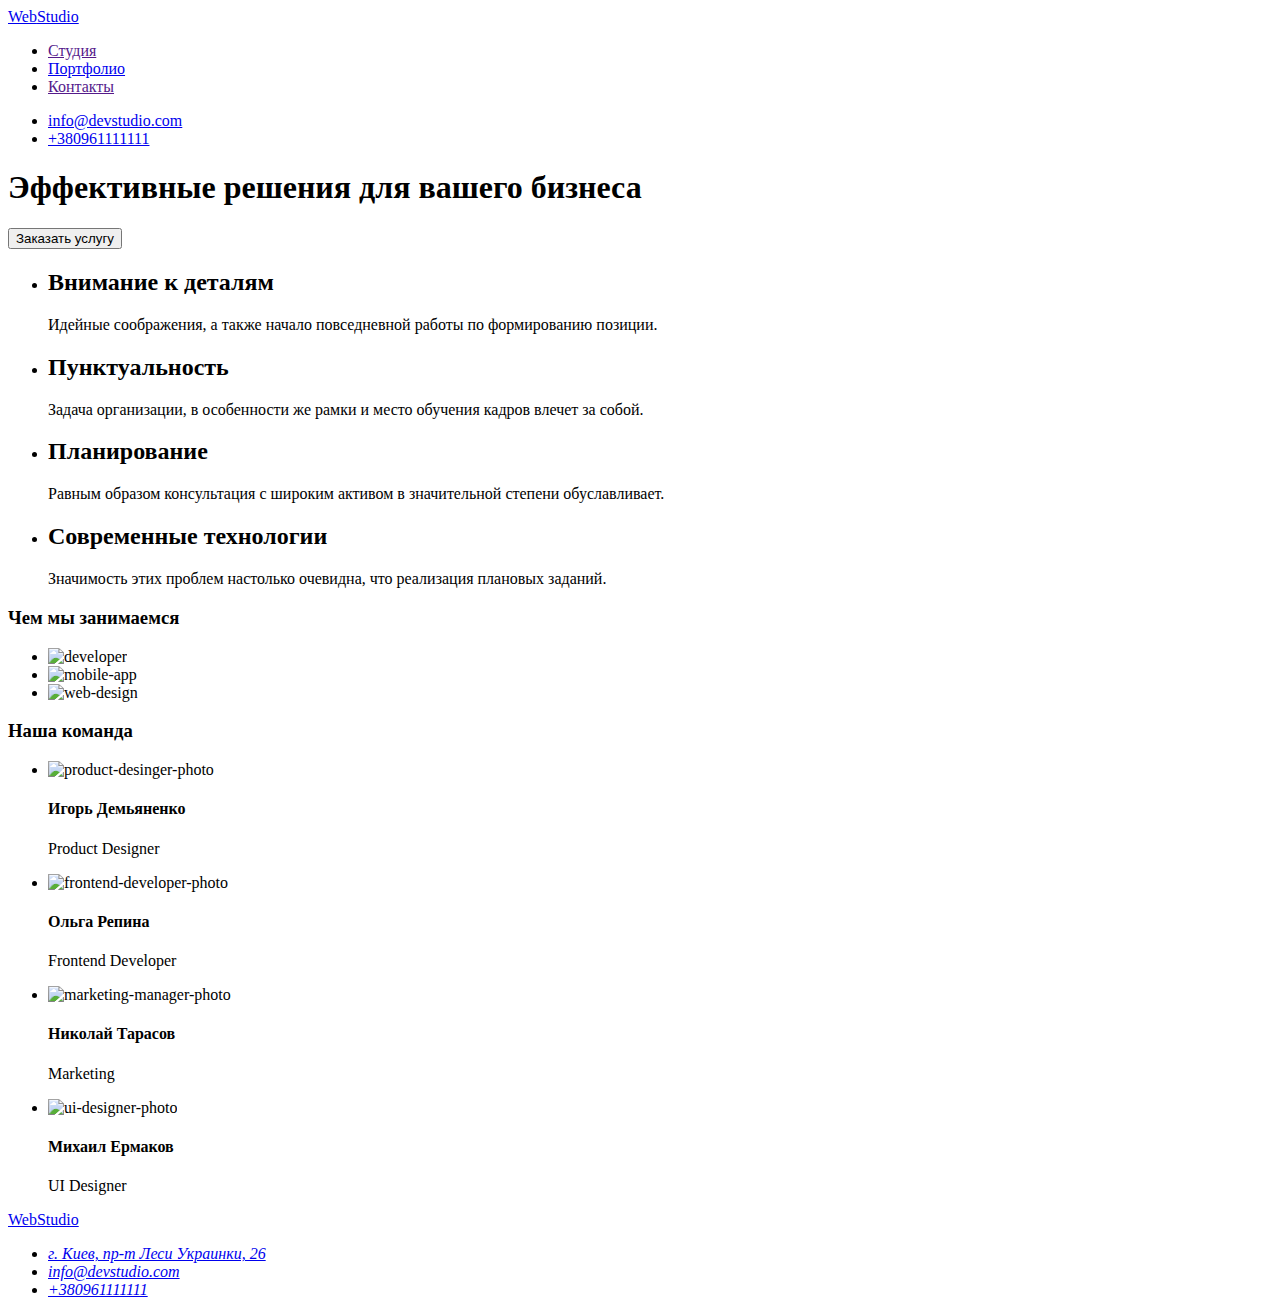
==== index.html @ fc76bcf4 "create index.html" ====
<!DOCTYPE html>
<html lang="ru">
<head>
    <meta charset="UTF-8">
    <meta http-equiv="X-UA-Compatible" content="IE=edge">
    <meta name="viewport" content="width=device-width, initial-scale=1.0">
    <title>WebStudio</title>
    <link rel="stylesheet" href="./css/styles.css">
    <link rel="preconnect" href="https://fonts.gstatic.com">
</head>
<body>
    <!-- Шапка -->
    <header>
    <nav>
    <a href="/index.html" class="logo">Web<span class="logo-part">Studio</span></a>
    <ul class="site-nav">
        <li><a href="" class="link current">Студия</a></li>
        <li><a href="./portfolio.html" class="link">Портфолио</a></li>
        <li><a href="" class="link">Контакты</a></li>
    </ul>
    </nav>
    <ul class="contacts-nav">
    <li><a href="mailto:info@devstudio.com" class="link">info@devstudio.com</a></li>
    <li><a href="tel:+380961111111" class="link">+380961111111</a></li>
    </ul>
    </header>

<main>
    <!-- Герой -->
    <section class="hero">
        <h1 class="title">Эффективные решения для вашего бизнеса</h1>
        <button type="button" class="button">Заказать услугу</button>
    </section>
    <!-- Наши преимущества -->
    <section class="benefits">
    <ul>
        <li>
            <h2 class="benefits-title">Внимание к деталям</h2>
            <p class="benefits-text">Идейные соображения, а также начало повседневной работы по формированию позиции.</p>
        </li>
        <li>
            <h2 class="benefits-title">Пунктуальность</h2>
            <p class="benefits-text">Задача организации, в особенности же рамки и место обучения кадров влечет за собой.</p>
        </li>
        <li>
            <h2 class="benefits-title">Планирование</h2>
            <p class="benefits-text">Равным образом консультация с широким активом в значительной степени обуславливает.</p>
        </li>
        <li>
            <h2 class="benefits-title">Современные технологии</h2>
            <p class="benefits-text">Значимость этих проблем настолько очевидна, что реализация плановых заданий.</p>
        </li>
    </ul>
</section>
    <!-- Чем мы занимаемся -->
<section class="work">
    <h3 class="title">Чем мы занимаемся</h3>
    <ul>
    <li>
    <img src="./images/box1.jpg" alt="developer" width="370" class="link">
    </li>
    <li>
    <img src="./images/box2.jpg" alt="mobile-app" width="370" class="link">
    </li>
    <li>
    <img src="./images/box3.jpg" alt="web-design" width="370" class="link">
    </li>
    </ul>
</section>
    <!-- Наша команда -->
<section class="team">
    <h3 class="title">Наша команда</h3>
    <ul>
    <li>
        <img src="./images/photo1.jpg" alt="product-desinger-photo" width="270">
        <h4 class="team-member">Игорь Демьяненко</h4>
        <p lang="en" class="profession">Product Designer</p>
    </li>
    <li>
        <img src="./images/photo2.jpg" alt="frontend-developer-photo" width="270">
        <h4 class="team-member">Ольга Репина</h4>
        <p lang="en" class="profession">Frontend Developer</p>
    </li>
    <li>
        <img src="./images/photo3.jpg" alt="marketing-manager-photo" width="270">
        <h4 class="team-member">Николай Тарасов</h4>
        <p lang="en" class="profession">Marketing</p>
    </li>
    <li>
        <img src="./images/photo4.jpg" alt="ui-designer-photo" width="270">
        <h4 class="team-member">Михаил Ермаков</h4>
        <p lang="en" class="profession">UI Designer</p>
    </li>
    </ul>
</section>
</main>
    <!-- Подвал -->
<footer class="footer">
    <a href="/index.html" class="logo">Web<span class="logo-part-2">Studio</span></a>
    <address class="address">
    <ul>
        <li>
            <a href="https://www.google.com.ua/maps/place/%D0%B1%D1%83%D0%BB.+%D0%9B%D0%B5%D1%81%D0%B8+%D0%A3%D0%BA%D1%80%D0%B0%D0%B8%D0%BD%D0%BA%D0%B8,+26,+%D0%9A%D0%B8%D0%B5%D0%B2,+02000/@50.4265841,30.5361971,17z/data=!3m1!4b1!4m5!3m4!1s0x40d4cf0e033ecbe9:0x57a4dffefec77da0!8m2!3d50.4265807!4d30.5383858?hl=ru" target="_blank" class="actual-address">г. Киев, пр-т Леси Украинки, 26</a>
        </li>
        <li>
            <a href="mailto:info@devstudio.com" class="contacts">info@devstudio.com</a>
        </li>
        <li>
            <a href="tel:+380961111111" class="contacts">+380961111111</a>
        </li>
    </ul>
    </address>
</footer>

</body>
</html>
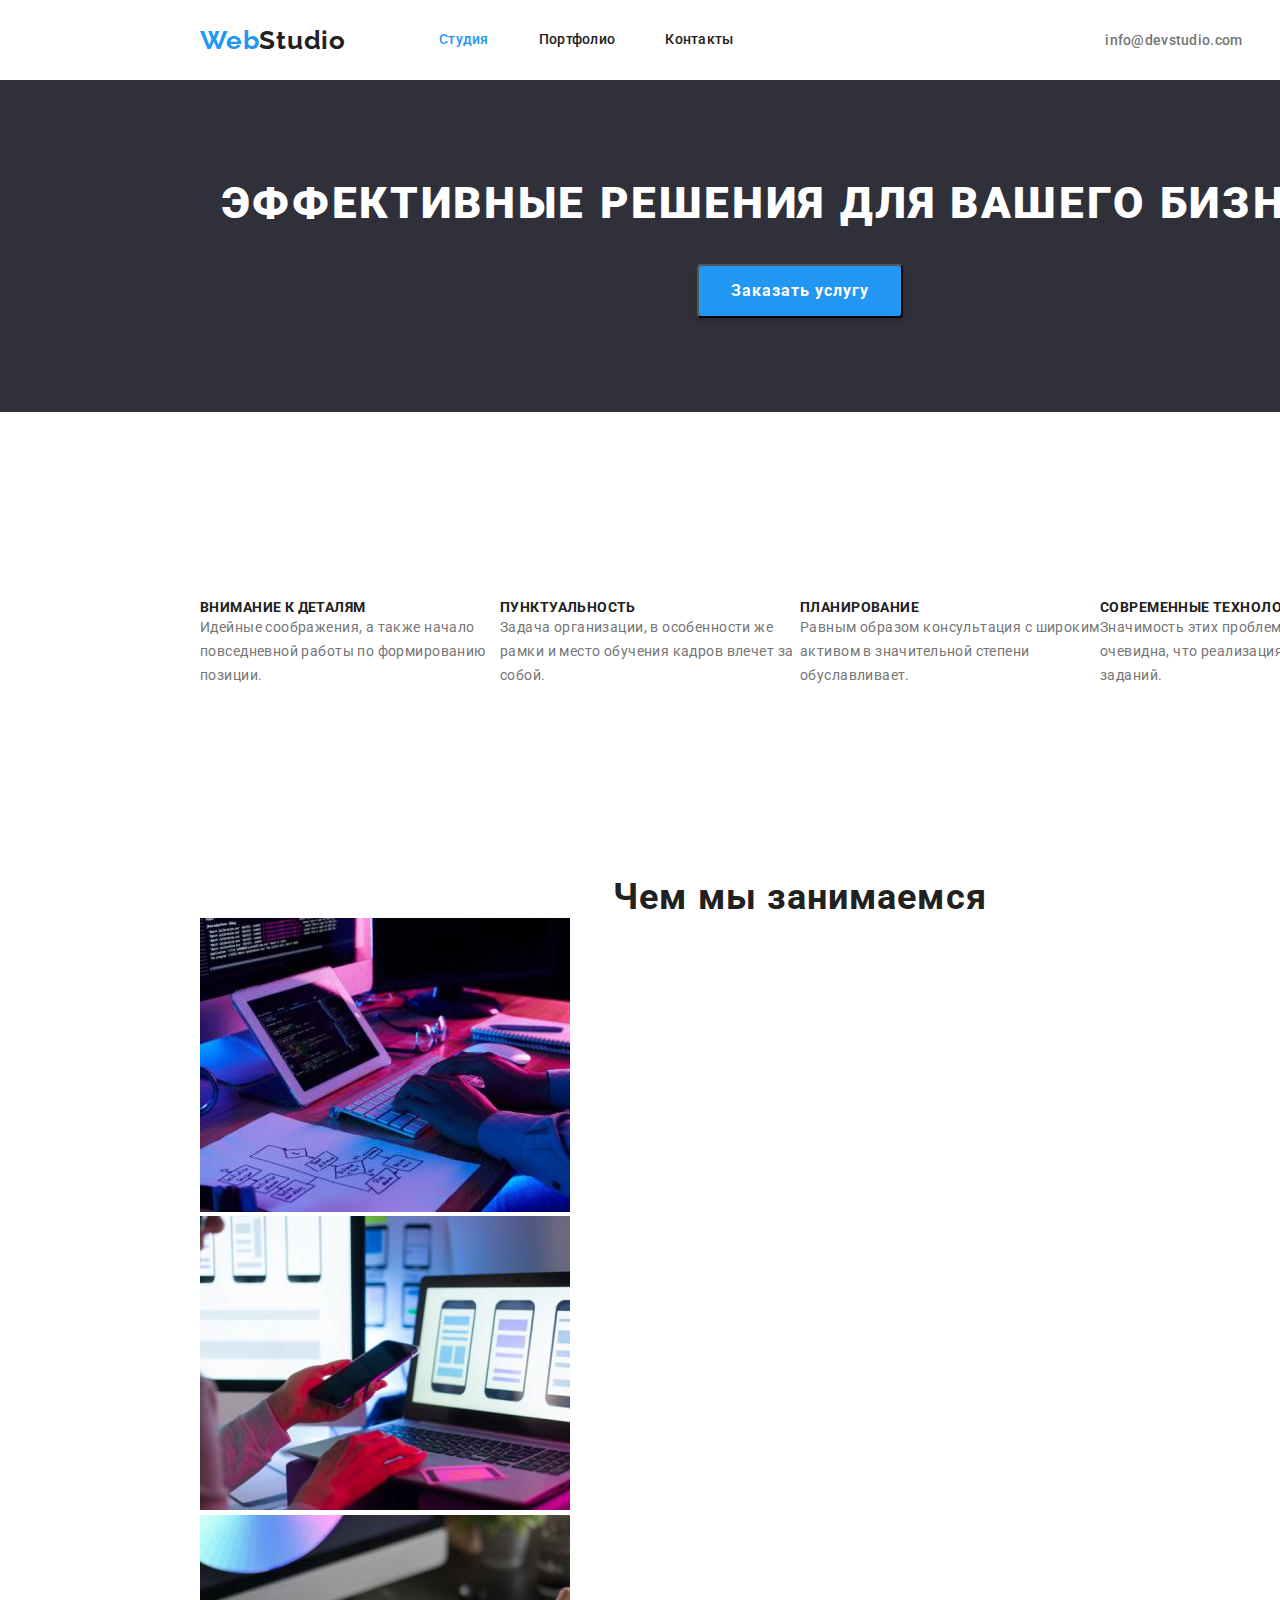
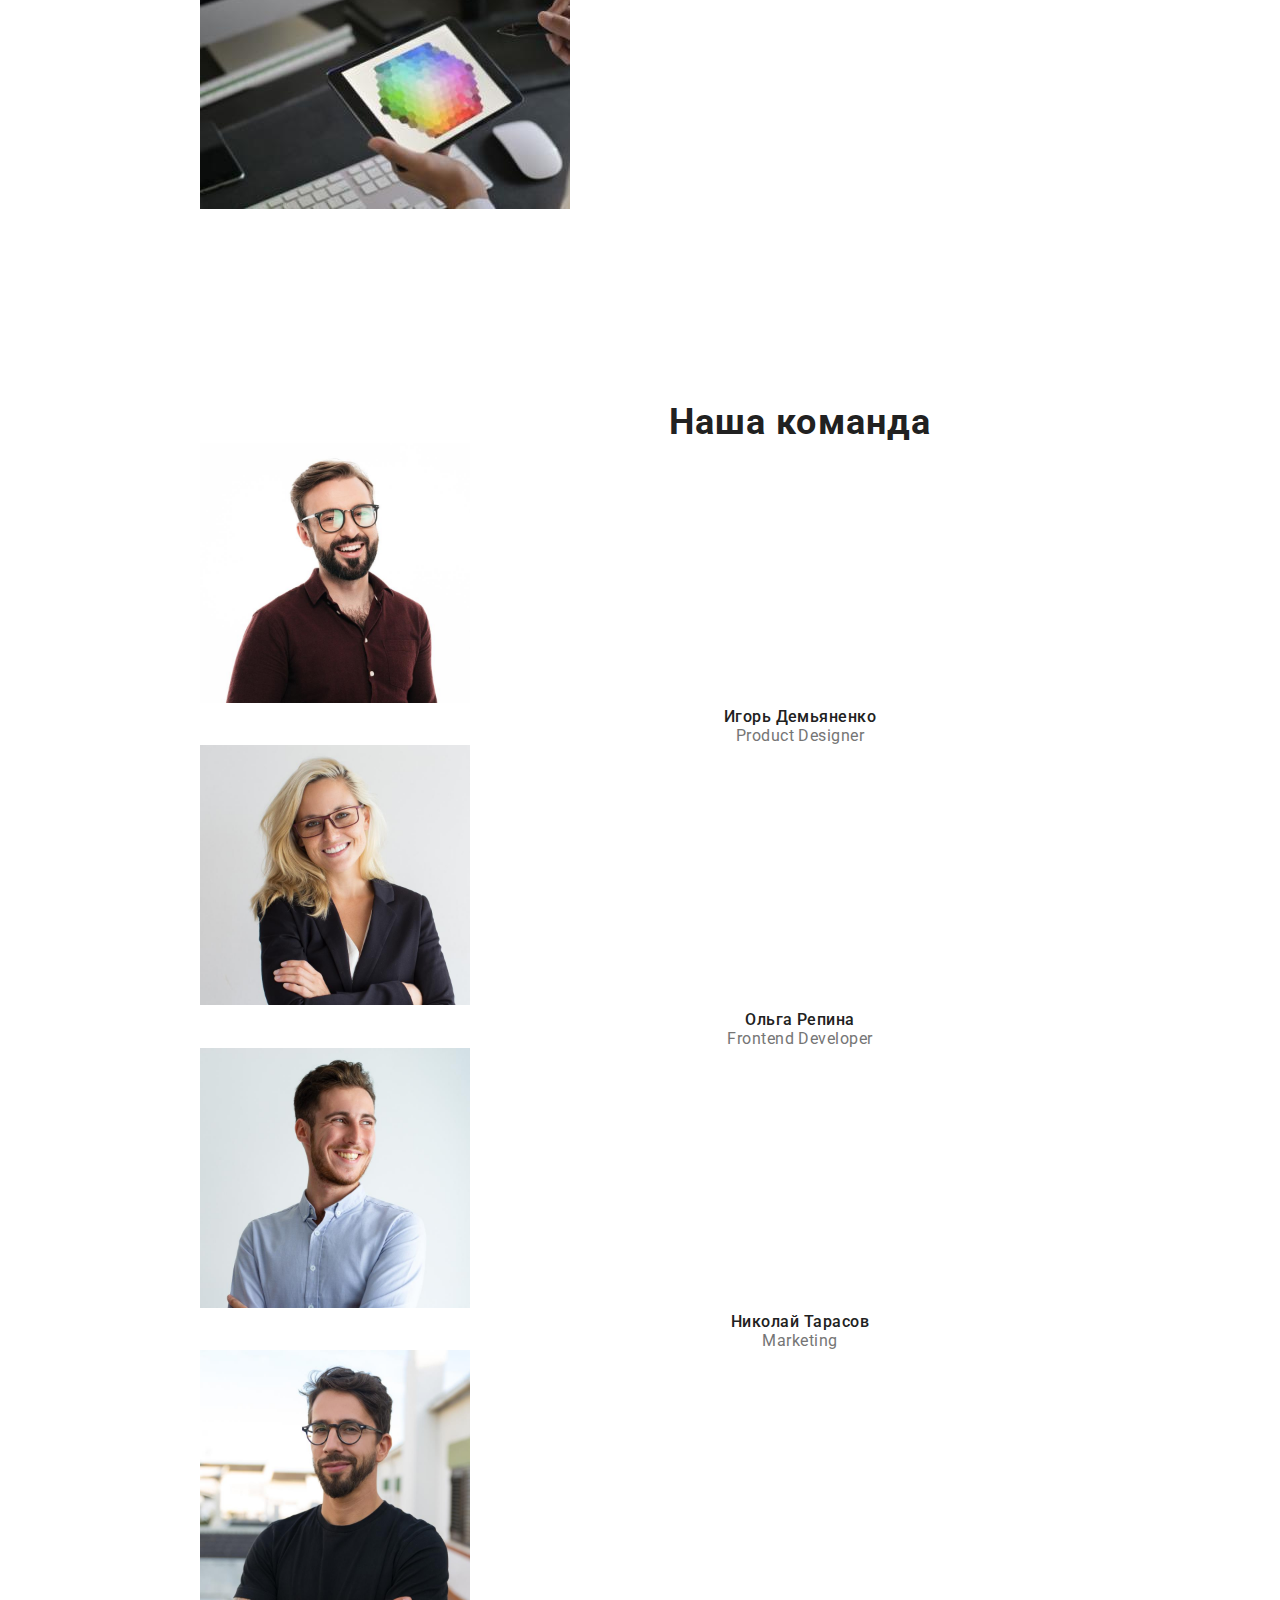
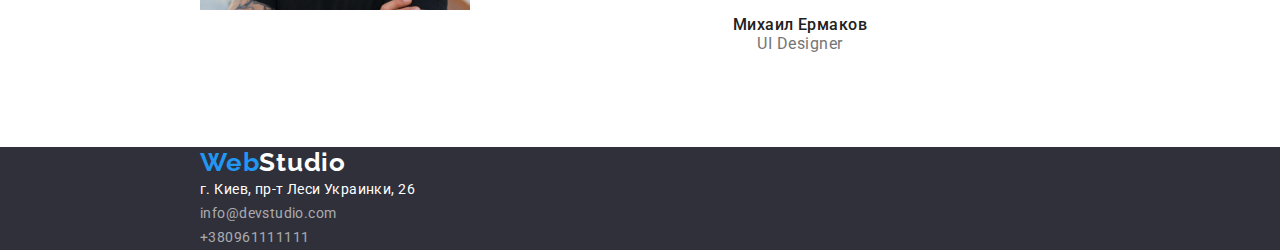
==== commit fa50a449: "update index.html" ====
--- a/index.html
+++ b/index.html
@@ -5,55 +5,67 @@
     <meta http-equiv="X-UA-Compatible" content="IE=edge">
     <meta name="viewport" content="width=device-width, initial-scale=1.0">
     <title>WebStudio</title>
+    <link rel="preconnect" href="https://fonts.googleapis.com">
+    <link rel="preconnect" href="https://fonts.gstatic.com" crossorigin>
+    <link href="https://fonts.googleapis.com/css2?family=Raleway:wght@700&family=Roboto:wght@400;500;700;900&display=swap"
+        rel="stylesheet">
+    <link rel="stylesheet" href="https://cdnjs.cloudflare.com/ajax/libs/modern-normalize/1.1.0/modern-normalize.min.css">
     <link rel="stylesheet" href="./css/styles.css">
-    <link rel="preconnect" href="https://fonts.gstatic.com">
 </head>
+
 <body>
     <!-- Шапка -->
-    <header>
-    <nav>
+    <header class="header">
+        <div class="container main-nav">
+    <nav class="main-nav">
     <a href="/index.html" class="logo">Web<span class="logo-part">Studio</span></a>
     <ul class="site-nav">
-        <li><a href="" class="link current">Студия</a></li>
-        <li><a href="./portfolio.html" class="link">Портфолио</a></li>
-        <li><a href="" class="link">Контакты</a></li>
+        <li class="item"><a href="" class="link current">Студия</a></li>
+        <li class="item"><a href="./portfolio.html" class="link">Портфолио</a></li>
+        <li class="item"><a href="" class="link">Контакты</a></li>
     </ul>
     </nav>
     <ul class="contacts-nav">
-    <li><a href="mailto:info@devstudio.com" class="link">info@devstudio.com</a></li>
-    <li><a href="tel:+380961111111" class="link">+380961111111</a></li>
+    <li class="item"><a href="mailto:info@devstudio.com" class="link">info@devstudio.com</a></li>
+    <li class="item"><a href="tel:+380961111111" class="link">+380961111111</a></li>
     </ul>
+    </div>
     </header>
 
 <main>
     <!-- Герой -->
-    <section class="hero">
+      <section class="hero section">
+        <div class="container">
         <h1 class="title">Эффективные решения для вашего бизнеса</h1>
         <button type="button" class="button">Заказать услугу</button>
+    </div>
     </section>
-    <!-- Наши преимущества -->
-    <section class="benefits">
-    <ul>
-        <li>
+       <!-- Наши преимущества -->
+    <section class="section">
+        <div class="container">
+    <ul class="benefits">
+        <li class="item">
             <h2 class="benefits-title">Внимание к деталям</h2>
             <p class="benefits-text">Идейные соображения, а также начало повседневной работы по формированию позиции.</p>
         </li>
-        <li>
+        <li class="item">
             <h2 class="benefits-title">Пунктуальность</h2>
             <p class="benefits-text">Задача организации, в особенности же рамки и место обучения кадров влечет за собой.</p>
         </li>
-        <li>
+        <li class="item">
             <h2 class="benefits-title">Планирование</h2>
             <p class="benefits-text">Равным образом консультация с широким активом в значительной степени обуславливает.</p>
         </li>
-        <li>
+        <li class="item">
             <h2 class="benefits-title">Современные технологии</h2>
             <p class="benefits-text">Значимость этих проблем настолько очевидна, что реализация плановых заданий.</p>
         </li>
     </ul>
+    </div>
 </section>
     <!-- Чем мы занимаемся -->
-<section class="work">
+<section class="work section">
+    <div class="container">
     <h3 class="title">Чем мы занимаемся</h3>
     <ul>
     <li>
@@ -66,9 +78,11 @@
     <img src="./images/box3.jpg" alt="web-design" width="370" class="link">
     </li>
     </ul>
+    </div>
 </section>
     <!-- Наша команда -->
-<section class="team">
+<section class="team section">
+    <div class="container">
     <h3 class="title">Наша команда</h3>
     <ul>
     <li>
@@ -92,10 +106,12 @@
         <p lang="en" class="profession">UI Designer</p>
     </li>
     </ul>
+    </div>
 </section>
 </main>
     <!-- Подвал -->
 <footer class="footer">
+    <div class="container">
     <a href="/index.html" class="logo">Web<span class="logo-part-2">Studio</span></a>
     <address class="address">
     <ul>
@@ -110,6 +126,7 @@
         </li>
     </ul>
     </address>
+    </div>
 </footer>
 
 </body>
--- a/css/styles.css
+++ b/css/styles.css
@@ -0,0 +1,308 @@
+:root {
+  --primary-text-color: #212121;
+  --secondary-text-color: #757575;
+  --accent-color: #2196f3;
+  --primary-white-color: #ffffff;
+  --secondary-bg-color: #2f303a;
+}
+
+html {
+  box-sizing: border-box;
+}
+*,
+*::before,
+*::after {
+  box-sizing: inherit;
+}
+body {
+  position: relative;
+  width: 1600px;
+  height: 2349px;
+  background: var(--primary-white-color);
+  font-family: Roboto, sans-serif;
+  margin: 0;
+}
+
+ul {
+  padding: 0;
+  margin: 0;
+  list-style: none;
+}
+
+.container {
+  margin-left: auto;
+  margin-right: auto;
+  width: 1230px;
+  padding-left: 15px;
+  padding-right: 15px;
+}
+
+.section {
+  padding-top: 94px;
+  padding-bottom: 94px;
+}
+
+/* ---------header------------ */
+.main-nav {
+  display: flex;
+  align-content: center;
+  align-self: center;
+  justify-content: center;
+}
+.logo {
+  align-self: center;
+  color: var(--accent-color);
+  text-decoration: none;
+  font-style: normal;
+  font-weight: 700;
+  font-size: 26px;
+  line-height: 1.19;
+  letter-spacing: 0.03em;
+  font-family: Raleway;
+}
+.logo-part {
+  color: var(--primary-text-color);
+}
+.site-nav .link {
+  display: block;
+  padding-top: 32px;
+  padding-bottom: 32px;
+  color: var(--primary-text-color);
+  font-family: Roboto;
+  font-style: normal;
+  font-weight: 500;
+  font-size: 14px;
+  line-height: 1.14;
+  letter-spacing: 0.02em;
+  text-decoration: none;
+}
+.site-nav .link:hover,
+.site-nav .link:focus {
+  color: var(--accent-color);
+}
+.site-nav .link.current {
+  color: var(--accent-color);
+}
+.site-nav {
+  display: flex;
+  margin-left: 93px;
+}
+.site-nav .item {
+  margin-right: 50px;
+}
+.site-nav .item:last-child {
+  margin-right: 0;
+}
+.contacts-nav .link {
+  color: var(--secondary-text-color);
+  font-family: Roboto;
+  font-style: normal;
+  font-weight: 500;
+  font-size: 14px;
+  line-height: 1.14;
+  letter-spacing: 0.02em;
+  text-decoration: none;
+}
+.contacts-nav .link:hover,
+.contacts-nav .link:focus {
+  color: var(--accent-color);
+}
+.contacts-nav {
+  display: flex;
+  margin-left: auto;
+  align-self: center;
+}
+.contacts-nav .item + .item {
+  margin-left: 50px;
+}
+/* ---------hero------------ */
+.hero {
+  margin-top: 0;
+  margin-bottom: 94px;
+  text-align: center;
+  background-color: var(--secondary-bg-color);
+}
+.hero .title {
+  margin-top: 0;
+  margin-bottom: 30px;
+  color: var(--primary-white-color);
+  font-family: Roboto;
+  font-style: normal;
+  font-weight: 900;
+  font-size: 44px;
+  line-height: 1.36;
+  text-align: center;
+  letter-spacing: 0.06em;
+  text-transform: uppercase;
+}
+.hero .button {
+  padding: 10px 32px;
+  margin: auto;
+  background-color: var(--accent-color);
+  color: var(--primary-white-color);
+  font-family: Roboto;
+  font-style: normal;
+  font-weight: 700;
+  font-size: 16px;
+  line-height: 1.88;
+  display: flex;
+  align-items: center;
+  text-align: center;
+  letter-spacing: 0.06em;
+  box-shadow: 0px 4px 4px rgba(0, 0, 0, 0.15);
+  border-radius: 4px;
+  cursor: pointer;
+}
+/* ---------benefits------------ */
+.benefits {
+  display: flex;
+  flex-wrap: wrap;
+}
+.benefits .item {
+  width: 300px;
+}
+.benefits-title {
+  margin-top: 0;
+  margin-bottom: 0;
+  font-family: Roboto;
+  font-style: normal;
+  font-weight: 700;
+  font-size: 14px;
+  line-height: 1.14;
+  letter-spacing: 0.03em;
+  text-transform: uppercase;
+  color: var(--primary-text-color);
+}
+.benefits-text {
+  margin-top: 0;
+  margin-bottom: 0;
+  font-family: Roboto;
+  font-style: normal;
+  font-weight: 400;
+  font-size: 14px;
+  line-height: 1.71;
+  letter-spacing: 0.03em;
+  color: var(--secondary-text-color);
+}
+/* ---------work------------ */
+.work {
+  margin-top: 0;
+  margin-bottom: 0;
+}
+.work .title,
+.team .title {
+  margin-top: 0;
+  margin-bottom: 0;
+  font-family: Roboto;
+  font-style: normal;
+  font-weight: 700;
+  font-size: 36px;
+  line-height: 1.17;
+  text-align: center;
+  letter-spacing: 0.03em;
+  color: var(--primary-text-color);
+}
+/* ---------team------------ */
+.team .team-member {
+  margin-top: 0;
+  margin-bottom: 0;
+  font-family: Roboto;
+  font-style: normal;
+  font-weight: 500;
+  font-size: 16px;
+  line-height: 1.19;
+  text-align: center;
+  letter-spacing: 0.03em;
+  color: var(--primary-text-color);
+}
+.team .profession {
+  margin-top: 0;
+  margin-bottom: 0;
+  font-family: Roboto;
+  font-style: normal;
+  font-weight: 400;
+  font-size: 16px;
+  line-height: 1.19;
+  text-align: center;
+  letter-spacing: 0.03em;
+  color: var(--secondary-text-color);
+}
+/* ---------footer------------ */
+.footer {
+  background-color: var(--secondary-bg-color);
+}
+.logo-part-2 {
+  color: var(--primary-white-color);
+}
+.address .actual-address {
+  font-family: Roboto;
+  font-style: normal;
+  font-weight: 400;
+  font-size: 14px;
+  line-height: 1.71;
+  letter-spacing: 0.03em;
+  color: var(--primary-white-color);
+  text-decoration: none;
+}
+.address .contacts {
+  font-family: Roboto;
+  font-style: normal;
+  font-weight: 400;
+  font-size: 14px;
+  line-height: 1.71;
+  letter-spacing: 0.03em;
+  color: rgba(255, 255, 255, 0.6);
+  text-decoration: none;
+}
+.address .contacts:hover,
+.address .contacts:focus {
+  color: var(--accent-color);
+}
+/* ---------portfolio------------ */
+/* ---------portfolio buttons------------ */
+.button {
+  font-family: Roboto;
+  font-style: normal;
+  font-weight: 500;
+  font-size: 16px;
+  line-height: 1.63;
+  text-align: center;
+  letter-spacing: 0.03em;
+  color: var(--primary-text-color);
+  background: #f5f4fa;
+  border-radius: 4px;
+  cursor: pointer;
+}
+.button:hover,
+.button:focus {
+  background-color: var(--accent-color);
+  color: var(--primary-white-color);
+}
+/* ---------portfolio gallery------------ */
+.gallery {
+  border-bottom-width: 1px;
+  border-bottom-style: solid;
+  border-bottom-color: #eeeeee;
+}
+.gallery .title {
+  margin-top: 0;
+  margin-bottom: 0;
+  font-family: Roboto;
+  font-style: normal;
+  font-weight: 700;
+  font-size: 18px;
+  line-height: 2;
+  letter-spacing: 0.06em;
+  color: var(--primary-text-color);
+}
+.gallery .text {
+  margin-top: 0;
+  margin-bottom: 0;
+  font-family: Roboto;
+  font-style: normal;
+  font-weight: 400;
+  font-size: 16px;
+  line-height: 1.88;
+  letter-spacing: 0.03em;
+  color: var(--secondary-text-color);
+}
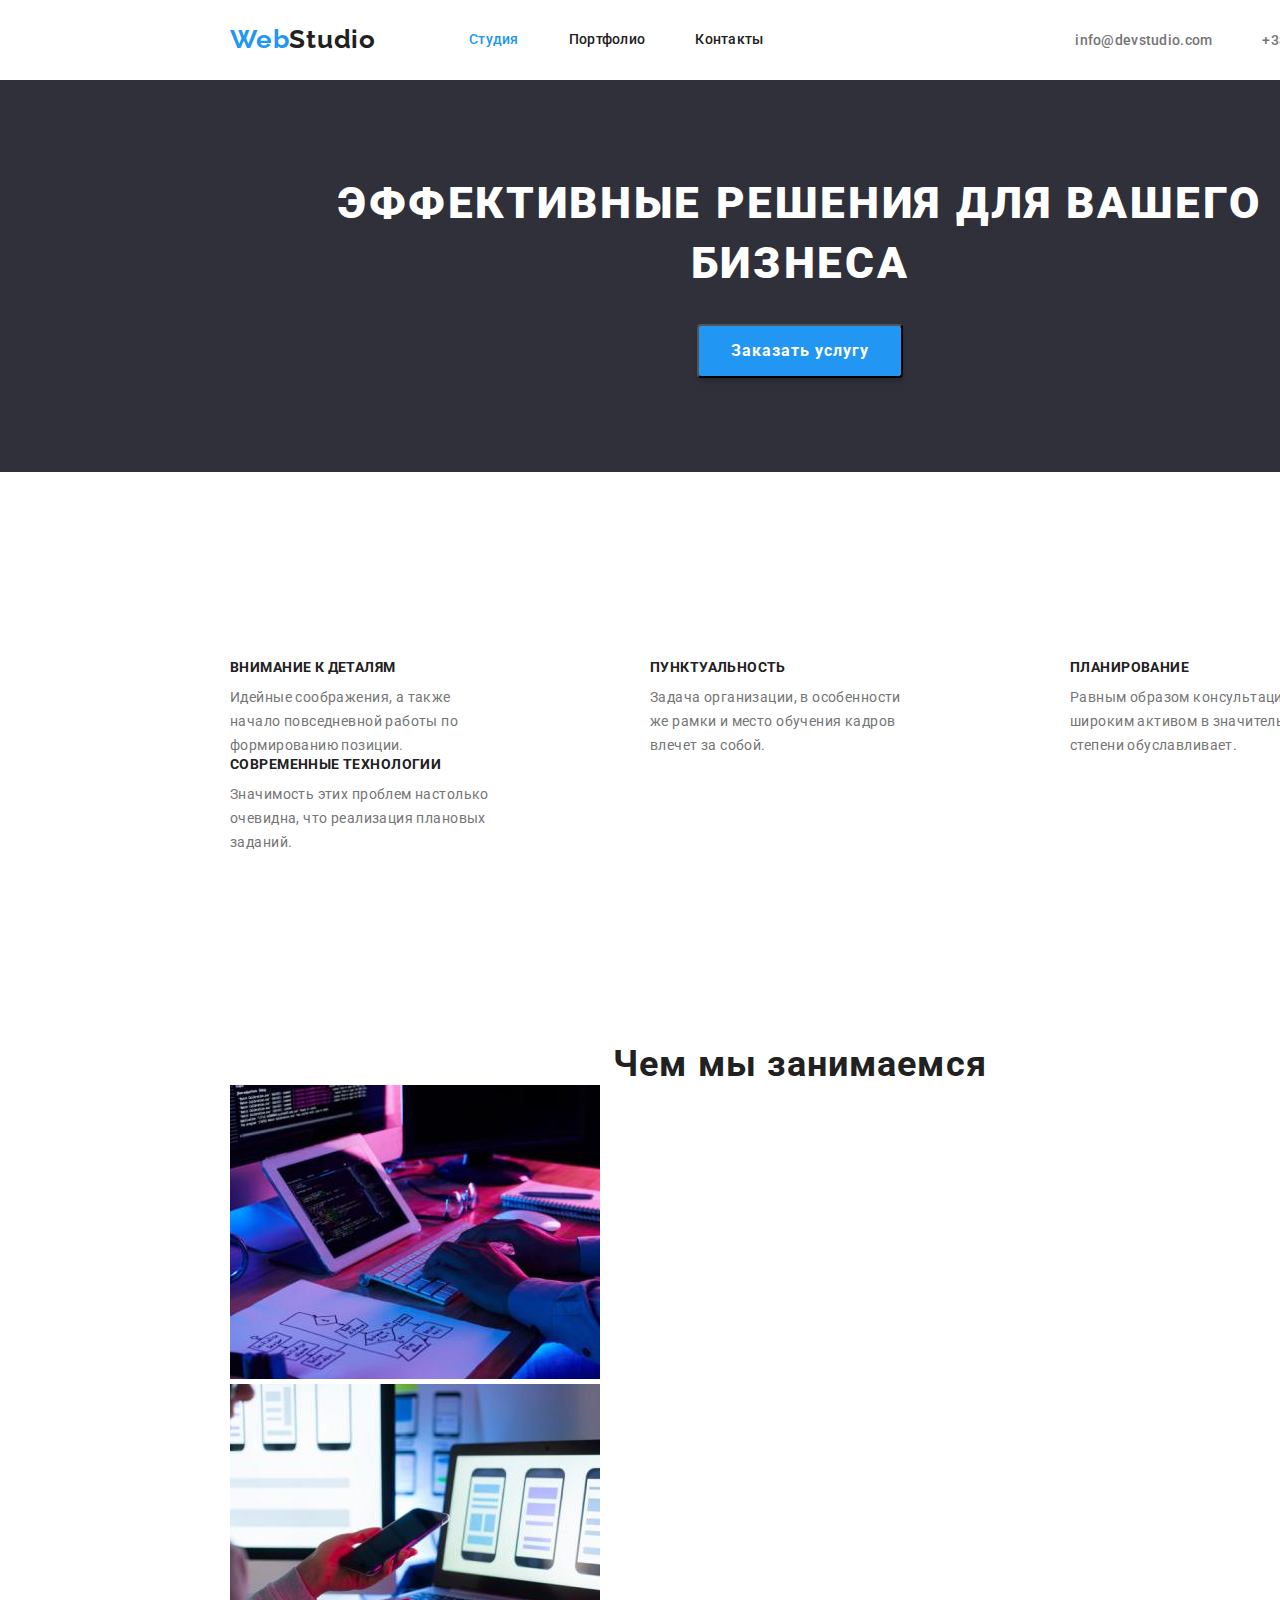
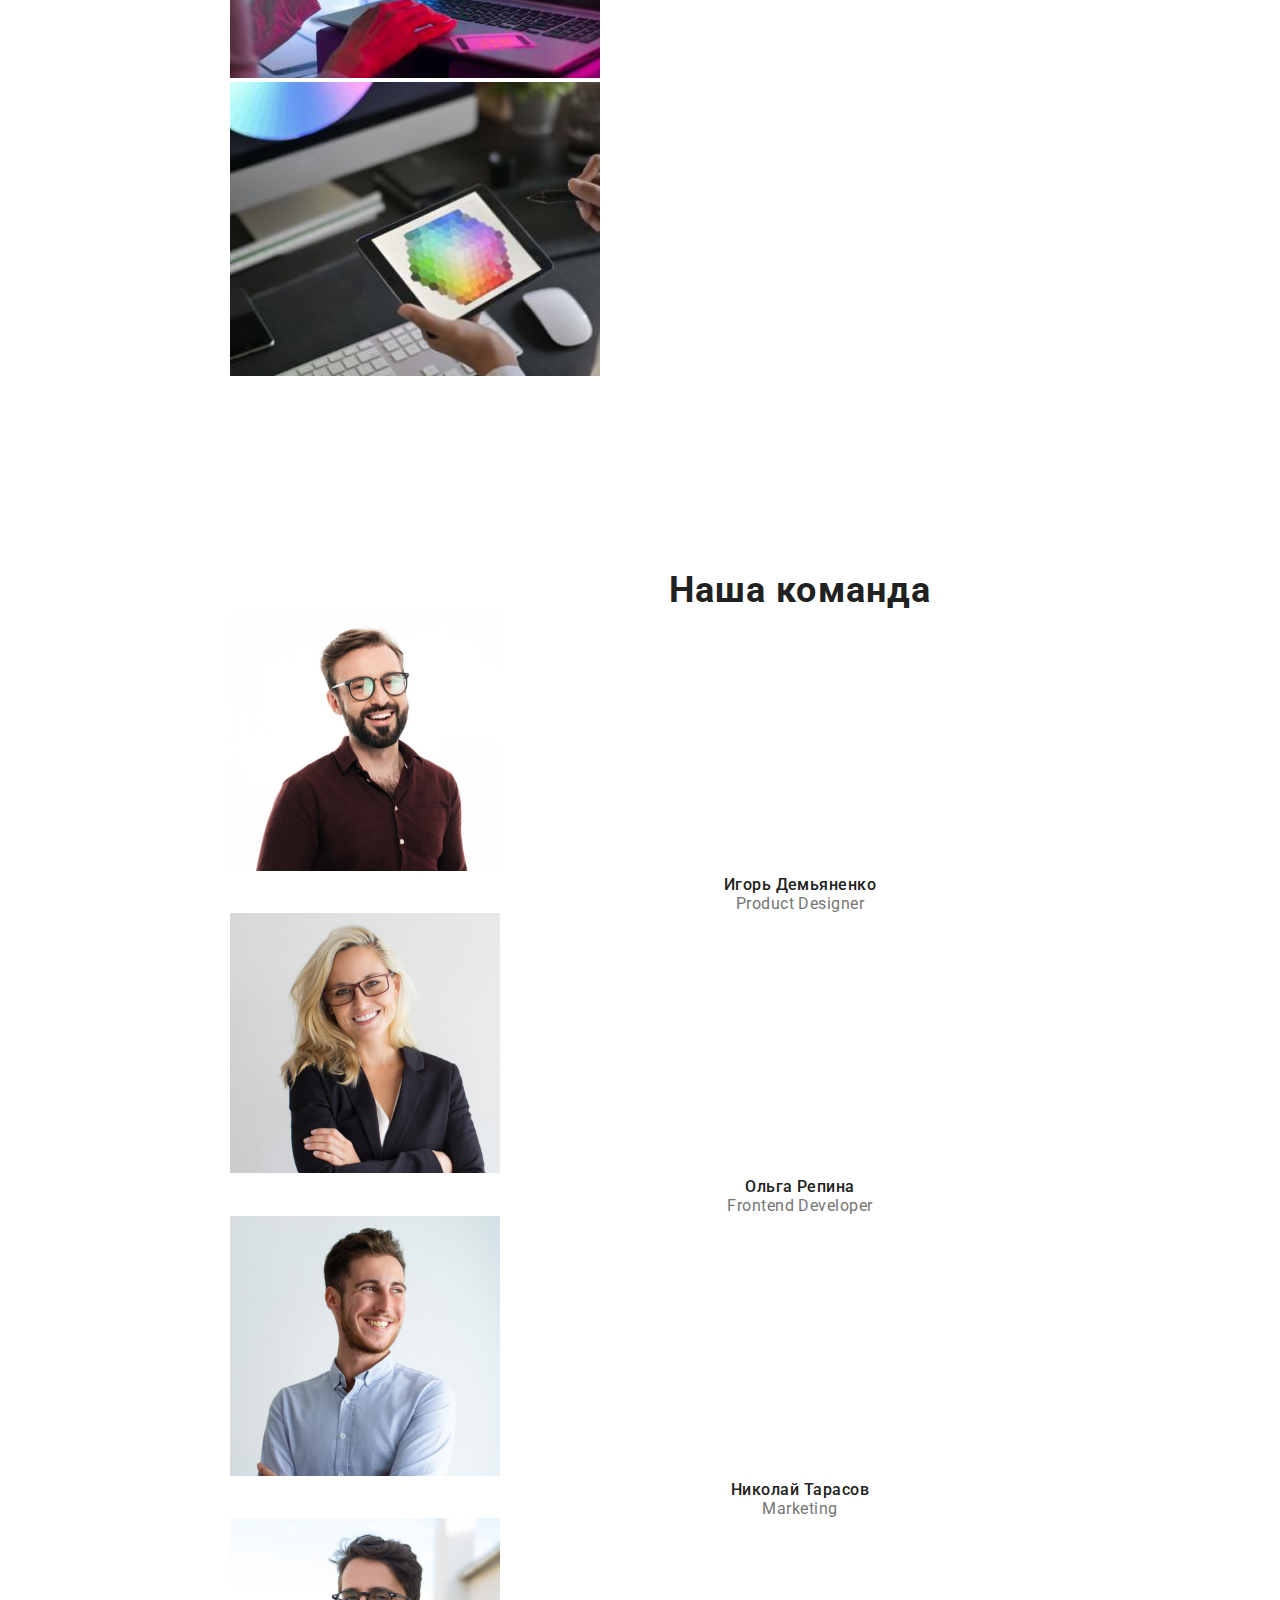
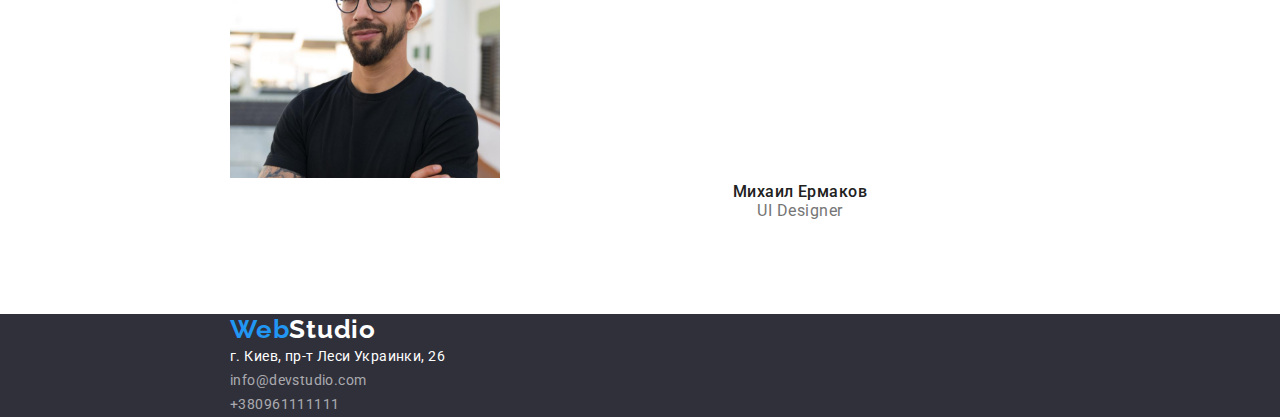
==== commit 7a75b34f: "update index.html" ====
--- a/index.html
+++ b/index.html
@@ -67,14 +67,14 @@
 <section class="work section">
     <div class="container">
     <h3 class="title">Чем мы занимаемся</h3>
-    <ul>
-    <li>
+    <ul class="work-items">
+    <li class="item">
     <img src="./images/box1.jpg" alt="developer" width="370" class="link">
     </li>
-    <li>
+    <li class="item">
     <img src="./images/box2.jpg" alt="mobile-app" width="370" class="link">
     </li>
-    <li>
+    <li class="item">
     <img src="./images/box3.jpg" alt="web-design" width="370" class="link">
     </li>
     </ul>
@@ -84,23 +84,23 @@
 <section class="team section">
     <div class="container">
     <h3 class="title">Наша команда</h3>
-    <ul>
-    <li>
+    <ul class="team-items">
+    <li class="item">
         <img src="./images/photo1.jpg" alt="product-desinger-photo" width="270">
         <h4 class="team-member">Игорь Демьяненко</h4>
         <p lang="en" class="profession">Product Designer</p>
     </li>
-    <li>
+    <li class="item">
         <img src="./images/photo2.jpg" alt="frontend-developer-photo" width="270">
         <h4 class="team-member">Ольга Репина</h4>
         <p lang="en" class="profession">Frontend Developer</p>
     </li>
-    <li>
+    <li class="item">
         <img src="./images/photo3.jpg" alt="marketing-manager-photo" width="270">
         <h4 class="team-member">Николай Тарасов</h4>
         <p lang="en" class="profession">Marketing</p>
     </li>
-    <li>
+    <li class="item">
         <img src="./images/photo4.jpg" alt="ui-designer-photo" width="270">
         <h4 class="team-member">Михаил Ермаков</h4>
         <p lang="en" class="profession">UI Designer</p>
@@ -111,17 +111,17 @@
 </main>
     <!-- Подвал -->
 <footer class="footer">
-    <div class="container">
+    <div class="container footer-nav">
     <a href="/index.html" class="logo">Web<span class="logo-part-2">Studio</span></a>
     <address class="address">
-    <ul>
-        <li>
+    <ul class="footer-items">
+        <li class="item">
             <a href="https://www.google.com.ua/maps/place/%D0%B1%D1%83%D0%BB.+%D0%9B%D0%B5%D1%81%D0%B8+%D0%A3%D0%BA%D1%80%D0%B0%D0%B8%D0%BD%D0%BA%D0%B8,+26,+%D0%9A%D0%B8%D0%B5%D0%B2,+02000/@50.4265841,30.5361971,17z/data=!3m1!4b1!4m5!3m4!1s0x40d4cf0e033ecbe9:0x57a4dffefec77da0!8m2!3d50.4265807!4d30.5383858?hl=ru" target="_blank" class="actual-address">г. Киев, пр-т Леси Украинки, 26</a>
         </li>
-        <li>
+        <li class="item">
             <a href="mailto:info@devstudio.com" class="contacts">info@devstudio.com</a>
         </li>
-        <li>
+        <li class="item">
             <a href="tel:+380961111111" class="contacts">+380961111111</a>
         </li>
     </ul>
--- a/css/styles.css
+++ b/css/styles.css
@@ -23,6 +23,16 @@
   margin: 0;
 }
 
+p,
+h1,
+h2,
+h3,
+h4,
+h5,
+h6 {
+  margin: 0;
+}
+
 ul {
   padding: 0;
   margin: 0;
@@ -32,7 +42,7 @@
 .container {
   margin-left: auto;
   margin-right: auto;
-  width: 1230px;
+  width: 1170px;
   padding-left: 15px;
   padding-right: 15px;
 }
@@ -51,6 +61,8 @@
 }
 .logo {
   align-self: center;
+  padding-top: 24px;
+  padding-bottom: 25px;
   color: var(--accent-color);
   text-decoration: none;
   font-style: normal;
@@ -94,6 +106,8 @@
   margin-right: 0;
 }
 .contacts-nav .link {
+  padding-top: 32px;
+  padding-bottom: 32px;
   color: var(--secondary-text-color);
   font-family: Roboto;
   font-style: normal;
@@ -157,13 +171,19 @@
 .benefits {
   display: flex;
   flex-wrap: wrap;
+  justify-content: space-between;
 }
 .benefits .item {
-  width: 300px;
+  width: 270px;
+  margin-right: 30px;
+}
+.benefits .item:last-child {
+  margin-right: 0;
 }
 .benefits-title {
   margin-top: 0;
   margin-bottom: 0;
+  padding-bottom: 10px;
   font-family: Roboto;
   font-style: normal;
   font-weight: 700;
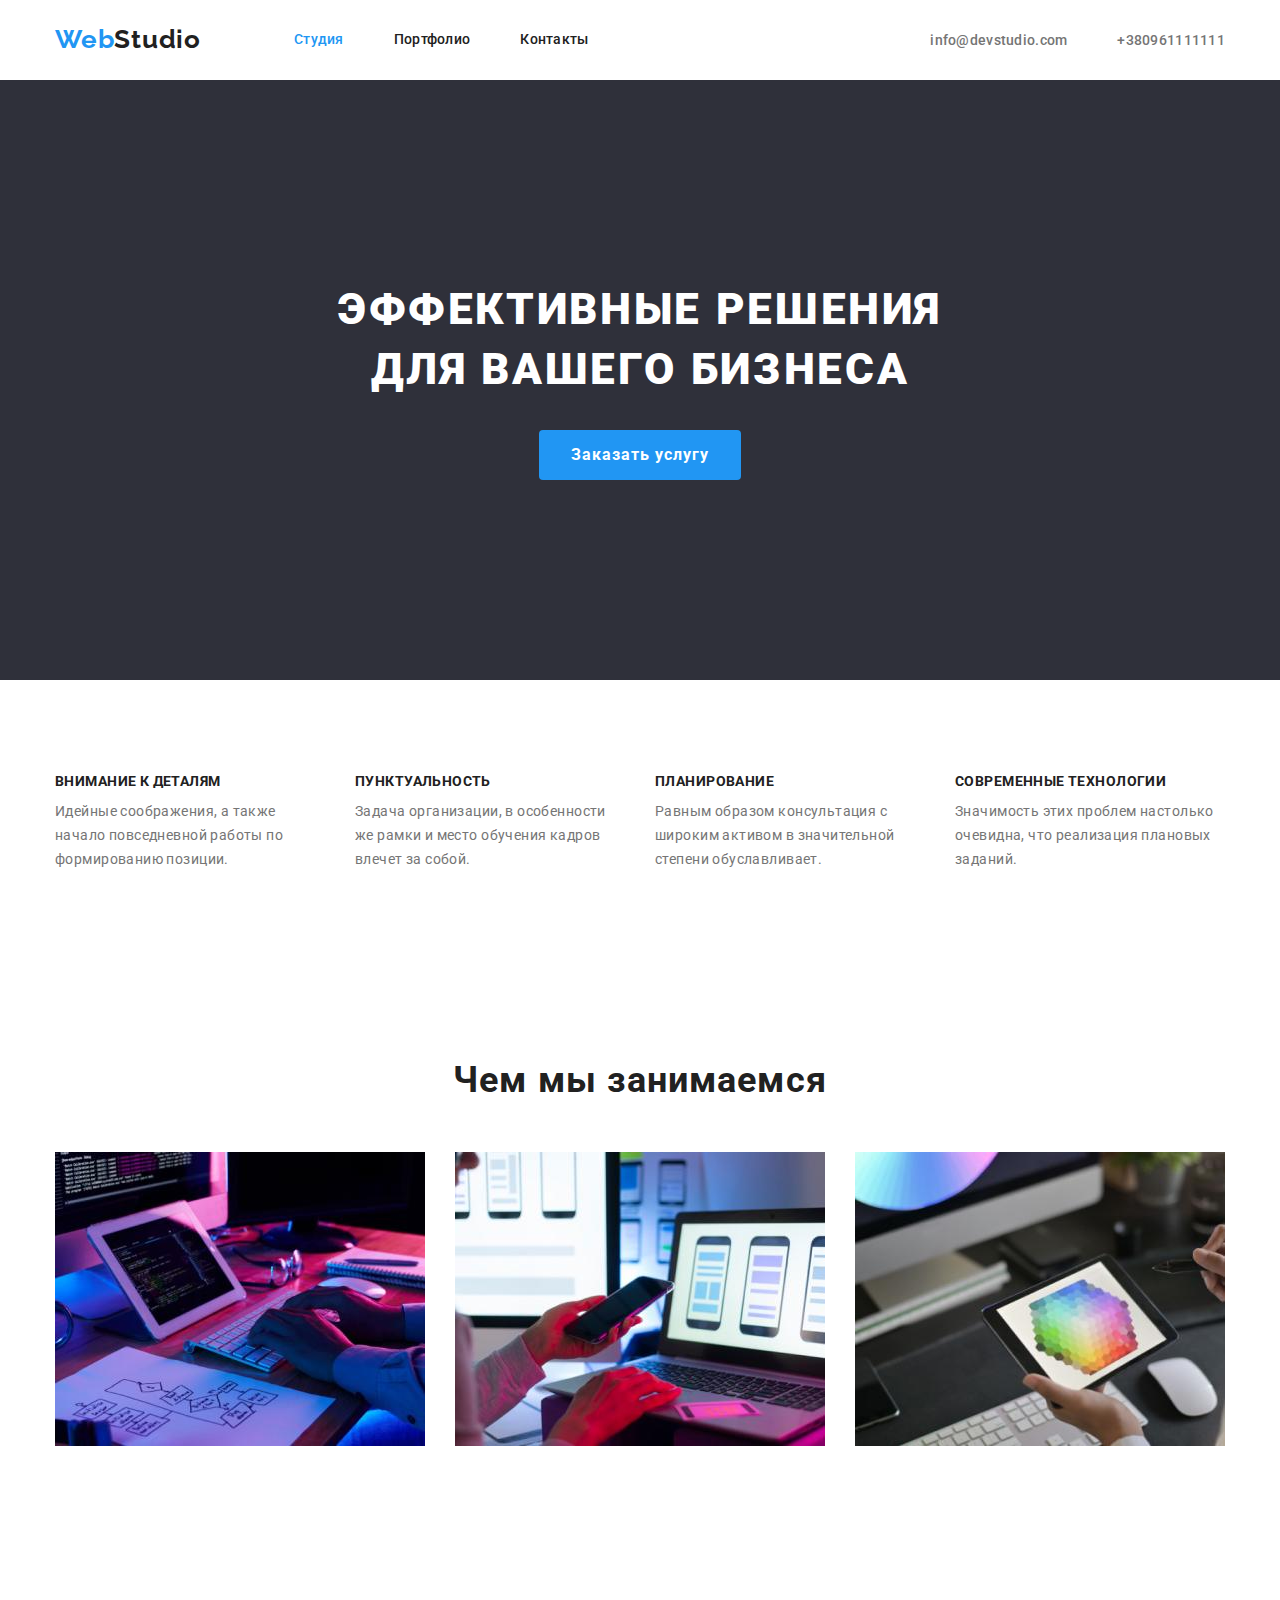
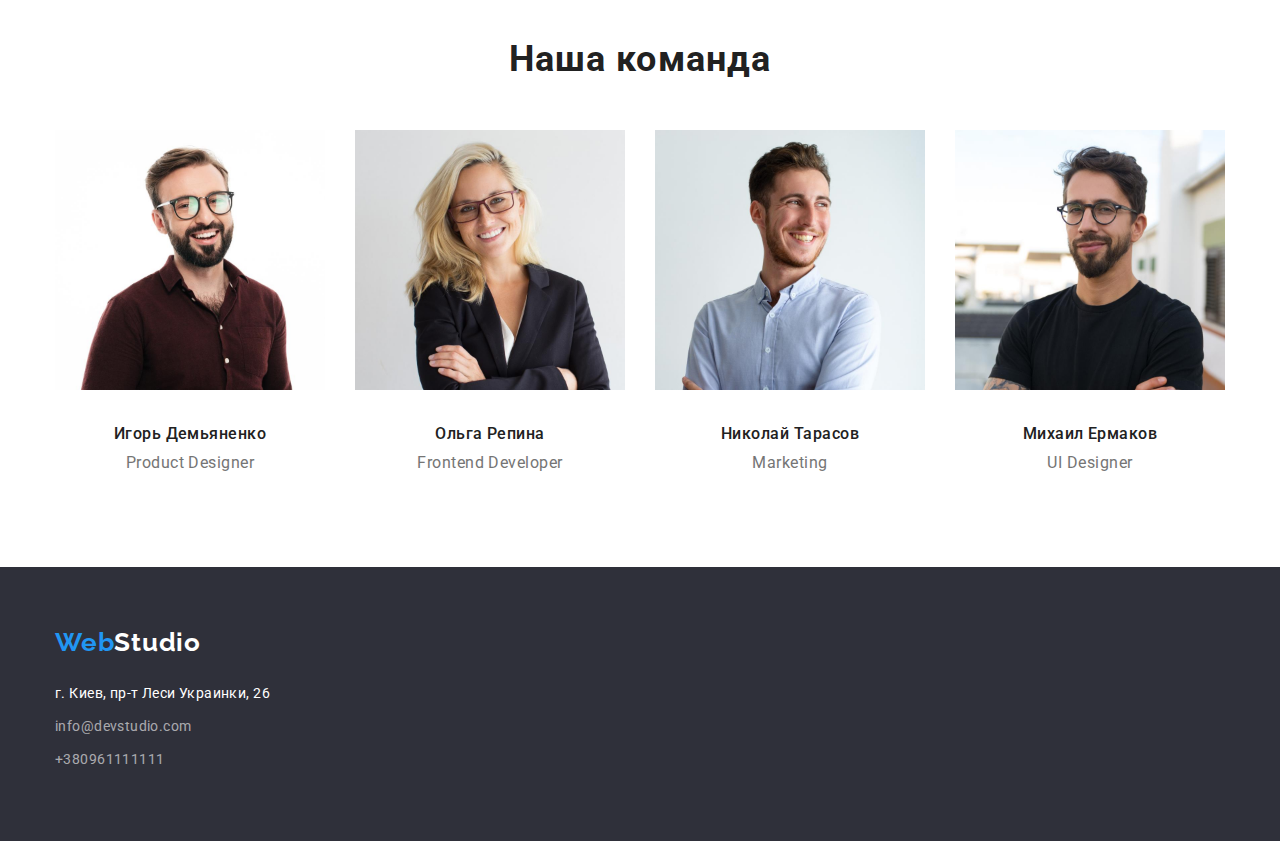
==== commit 084db132: "update index.html" ====
--- a/index.html
+++ b/index.html
@@ -34,7 +34,7 @@
 
 <main>
     <!-- Герой -->
-      <section class="hero section">
+      <section class="hero">
         <div class="container">
         <h1 class="title">Эффективные решения для вашего бизнеса</h1>
         <button type="button" class="button">Заказать услугу</button>
--- a/css/styles.css
+++ b/css/styles.css
@@ -15,12 +15,8 @@
   box-sizing: inherit;
 }
 body {
-  position: relative;
-  width: 1600px;
-  height: 2349px;
   background: var(--primary-white-color);
   font-family: Roboto, sans-serif;
-  margin: 0;
 }
 
 p,
@@ -40,9 +36,8 @@
 }
 
 .container {
-  margin-left: auto;
-  margin-right: auto;
-  width: 1170px;
+  margin: 0 auto;
+  max-width: 1200px;
   padding-left: 15px;
   padding-right: 15px;
 }
@@ -131,17 +126,21 @@
 }
 /* ---------hero------------ */
 .hero {
-  margin-top: 0;
-  margin-bottom: 94px;
+  padding-top: 200px;
+  padding-bottom: 200px;
   text-align: center;
   background-color: var(--secondary-bg-color);
 }
+.hero .container {
+  display: flex;
+  flex-direction: column;
+  align-items: center;
+}
 .hero .title {
-  margin-top: 0;
   margin-bottom: 30px;
-  color: var(--primary-white-color);
-  font-family: Roboto;
-  font-style: normal;
+  max-width: 696px;
+  color: var(--primary-white-color);
+  font-family: Roboto;
   font-weight: 900;
   font-size: 44px;
   line-height: 1.36;
@@ -151,26 +150,21 @@
 }
 .hero .button {
   padding: 10px 32px;
-  margin: auto;
   background-color: var(--accent-color);
   color: var(--primary-white-color);
   font-family: Roboto;
-  font-style: normal;
   font-weight: 700;
   font-size: 16px;
   line-height: 1.88;
-  display: flex;
-  align-items: center;
   text-align: center;
   letter-spacing: 0.06em;
-  box-shadow: 0px 4px 4px rgba(0, 0, 0, 0.15);
   border-radius: 4px;
+  border: none;
   cursor: pointer;
 }
 /* ---------benefits------------ */
 .benefits {
   display: flex;
-  flex-wrap: wrap;
   justify-content: space-between;
 }
 .benefits .item {
@@ -209,10 +203,9 @@
   margin-top: 0;
   margin-bottom: 0;
 }
-.work .title,
-.team .title {
-  margin-top: 0;
-  margin-bottom: 0;
+.work .title {
+  margin-top: 0;
+  margin-bottom: 50px;
   font-family: Roboto;
   font-style: normal;
   font-weight: 700;
@@ -222,10 +215,32 @@
   letter-spacing: 0.03em;
   color: var(--primary-text-color);
 }
+.work-items {
+  display: flex;
+}
+.work-items .item {
+  width: 370px;
+  margin-right: 30px;
+}
+.work-items .item:last-child {
+  margin-right: 0;
+}
 /* ---------team------------ */
+.team .title {
+  margin-top: 0;
+  margin-bottom: 50px;
+  font-family: Roboto;
+  font-style: normal;
+  font-weight: 700;
+  font-size: 36px;
+  line-height: 1.17;
+  text-align: center;
+  letter-spacing: 0.03em;
+  color: var(--primary-text-color);
+}
 .team .team-member {
-  margin-top: 0;
-  margin-bottom: 0;
+  margin-top: 30px;
+  margin-bottom: 10px;
   font-family: Roboto;
   font-style: normal;
   font-weight: 500;
@@ -246,6 +261,16 @@
   text-align: center;
   letter-spacing: 0.03em;
   color: var(--secondary-text-color);
+}
+.team-items {
+  display: flex;
+}
+.team-items .item {
+  width: 370px;
+  margin-right: 30px;
+}
+.team-items .item:last-child {
+  margin-right: 0;
 }
 /* ---------footer------------ */
 .footer {
@@ -254,6 +279,11 @@
 .logo-part-2 {
   color: var(--primary-white-color);
 }
+.footer-nav .logo {
+  display: block;
+  padding-top: 60px;
+  padding-botton: 20px;
+}
 .address .actual-address {
   font-family: Roboto;
   font-style: normal;
@@ -278,6 +308,13 @@
 .address .contacts:focus {
   color: var(--accent-color);
 }
+.address .footer-items .item {
+  margin-bottom: 9px;
+}
+.address .footer-items {
+  padding-bottom: 60px;
+}
+
 /* ---------portfolio------------ */
 /* ---------portfolio buttons------------ */
 .button {
@@ -298,6 +335,19 @@
   background-color: var(--accent-color);
   color: var(--primary-white-color);
 }
+.buttons {
+  display: flex;
+  justify-content: center;
+  margin-bottom: 50px;
+}
+.buttons .button {
+  padding: 6px 22px;
+  margin-right: 8px;
+}
+.buttons .button:last-child {
+  margin-right: 0;
+}
+
 /* ---------portfolio gallery------------ */
 .gallery {
   border-bottom-width: 1px;
@@ -305,8 +355,8 @@
   border-bottom-color: #eeeeee;
 }
 .gallery .title {
-  margin-top: 0;
-  margin-bottom: 0;
+  margin-top: 20px;
+  margin-bottom: 4px;
   font-family: Roboto;
   font-style: normal;
   font-weight: 700;
@@ -317,7 +367,7 @@
 }
 .gallery .text {
   margin-top: 0;
-  margin-bottom: 0;
+  margin-bottom: 20px;
   font-family: Roboto;
   font-style: normal;
   font-weight: 400;
@@ -326,3 +376,18 @@
   letter-spacing: 0.03em;
   color: var(--secondary-text-color);
 }
+.gallery {
+  display: flex;
+  flex-wrap: wrap;
+}
+.gallery .item {
+  width: 370px;
+  margin-right: 30px;
+  margin-bottom: 30px;
+}
+.gallery .item:nth-child(3n) {
+  margin-right: 0px;
+}
+.gallery .item:nth-last-child(-n + 3) {
+  margin-bottom: 0;
+}
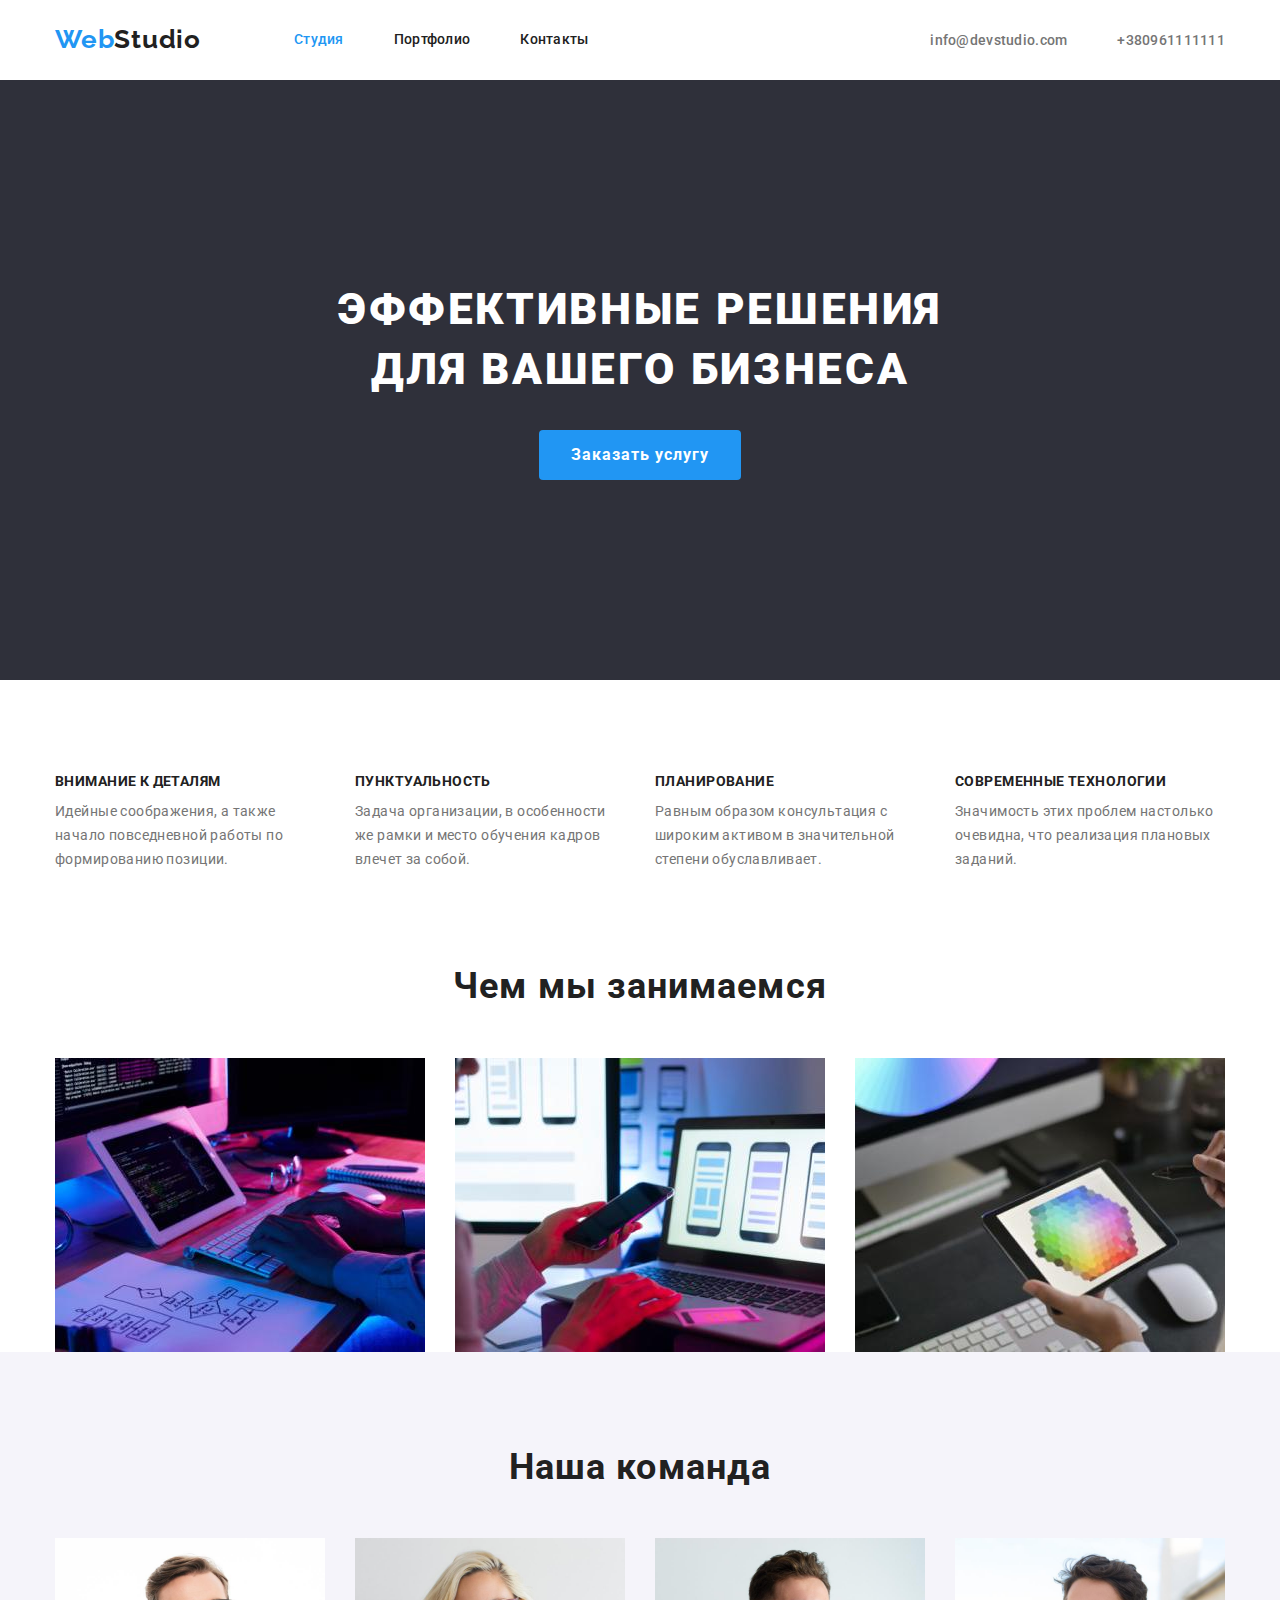
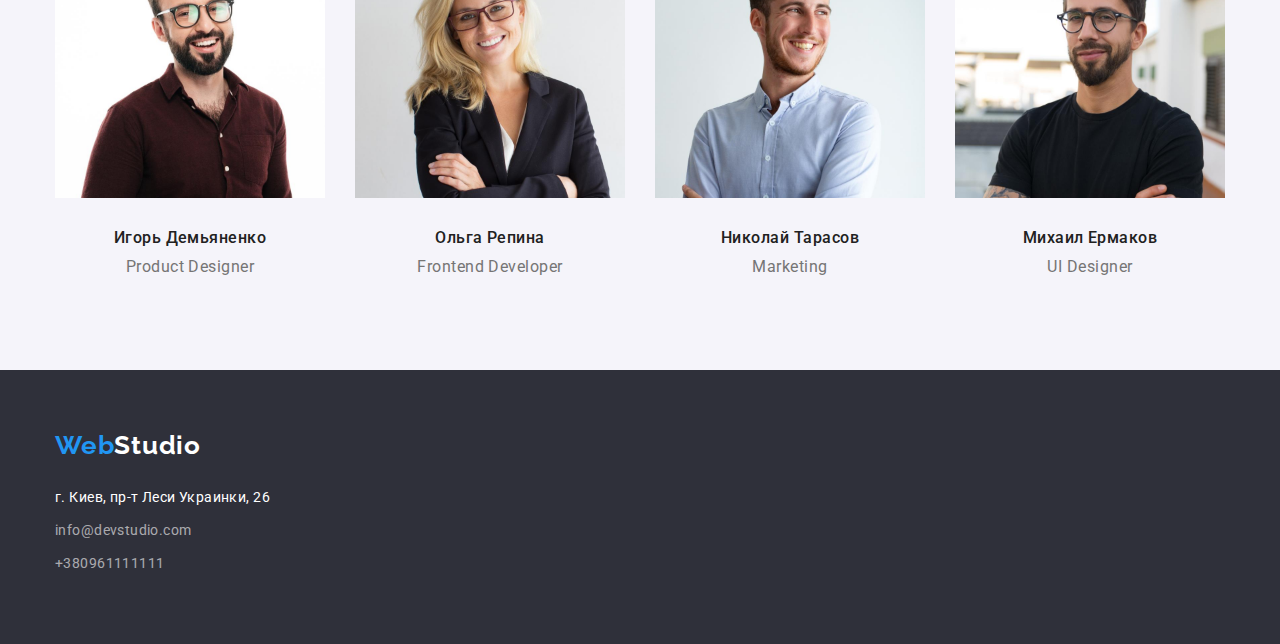
==== commit 46ca5c89: "update index.html" ====
--- a/index.html
+++ b/index.html
@@ -64,18 +64,18 @@
     </div>
 </section>
     <!-- Чем мы занимаемся -->
-<section class="work section">
+<section class="work">
     <div class="container">
     <h3 class="title">Чем мы занимаемся</h3>
     <ul class="work-items">
     <li class="item">
-    <img src="./images/box1.jpg" alt="developer" width="370" class="link">
+    <img src="./images/box1.jpg" alt="developer" width="370" class="img">
     </li>
     <li class="item">
-    <img src="./images/box2.jpg" alt="mobile-app" width="370" class="link">
+    <img src="./images/box2.jpg" alt="mobile-app" width="370" class="img">
     </li>
     <li class="item">
-    <img src="./images/box3.jpg" alt="web-design" width="370" class="link">
+    <img src="./images/box3.jpg" alt="web-design" width="370" class="img">
     </li>
     </ul>
     </div>
@@ -86,22 +86,22 @@
     <h3 class="title">Наша команда</h3>
     <ul class="team-items">
     <li class="item">
-        <img src="./images/photo1.jpg" alt="product-desinger-photo" width="270">
+        <img src="./images/photo1.jpg" alt="product-desinger-photo" width="270" class="img">
         <h4 class="team-member">Игорь Демьяненко</h4>
         <p lang="en" class="profession">Product Designer</p>
     </li>
     <li class="item">
-        <img src="./images/photo2.jpg" alt="frontend-developer-photo" width="270">
+        <img src="./images/photo2.jpg" alt="frontend-developer-photo" width="270" class="img">
         <h4 class="team-member">Ольга Репина</h4>
         <p lang="en" class="profession">Frontend Developer</p>
     </li>
     <li class="item">
-        <img src="./images/photo3.jpg" alt="marketing-manager-photo" width="270">
+        <img src="./images/photo3.jpg" alt="marketing-manager-photo" width="270" class="img">
         <h4 class="team-member">Николай Тарасов</h4>
         <p lang="en" class="profession">Marketing</p>
     </li>
     <li class="item">
-        <img src="./images/photo4.jpg" alt="ui-designer-photo" width="270">
+        <img src="./images/photo4.jpg" alt="ui-designer-photo" width="270" class="img">
         <h4 class="team-member">Михаил Ермаков</h4>
         <p lang="en" class="profession">UI Designer</p>
     </li>
--- a/css/styles.css
+++ b/css/styles.css
@@ -47,6 +47,12 @@
   padding-bottom: 94px;
 }
 
+.img {
+  display: block;
+  max-width: 100%;
+  height: auto;
+}
+
 /* ---------header------------ */
 .main-nav {
   display: flex;
@@ -165,7 +171,6 @@
 /* ---------benefits------------ */
 .benefits {
   display: flex;
-  justify-content: space-between;
 }
 .benefits .item {
   width: 270px;
@@ -202,6 +207,8 @@
 .work {
   margin-top: 0;
   margin-bottom: 0;
+  background-color: #fff;
+  :#F5F4FA ;
 }
 .work .title {
   margin-top: 0;
@@ -226,11 +233,11 @@
   margin-right: 0;
 }
 /* ---------team------------ */
+.team {
+  background-color: #f5f4fa;
+}
 .team .title {
-  margin-top: 0;
   margin-bottom: 50px;
-  font-family: Roboto;
-  font-style: normal;
   font-weight: 700;
   font-size: 36px;
   line-height: 1.17;
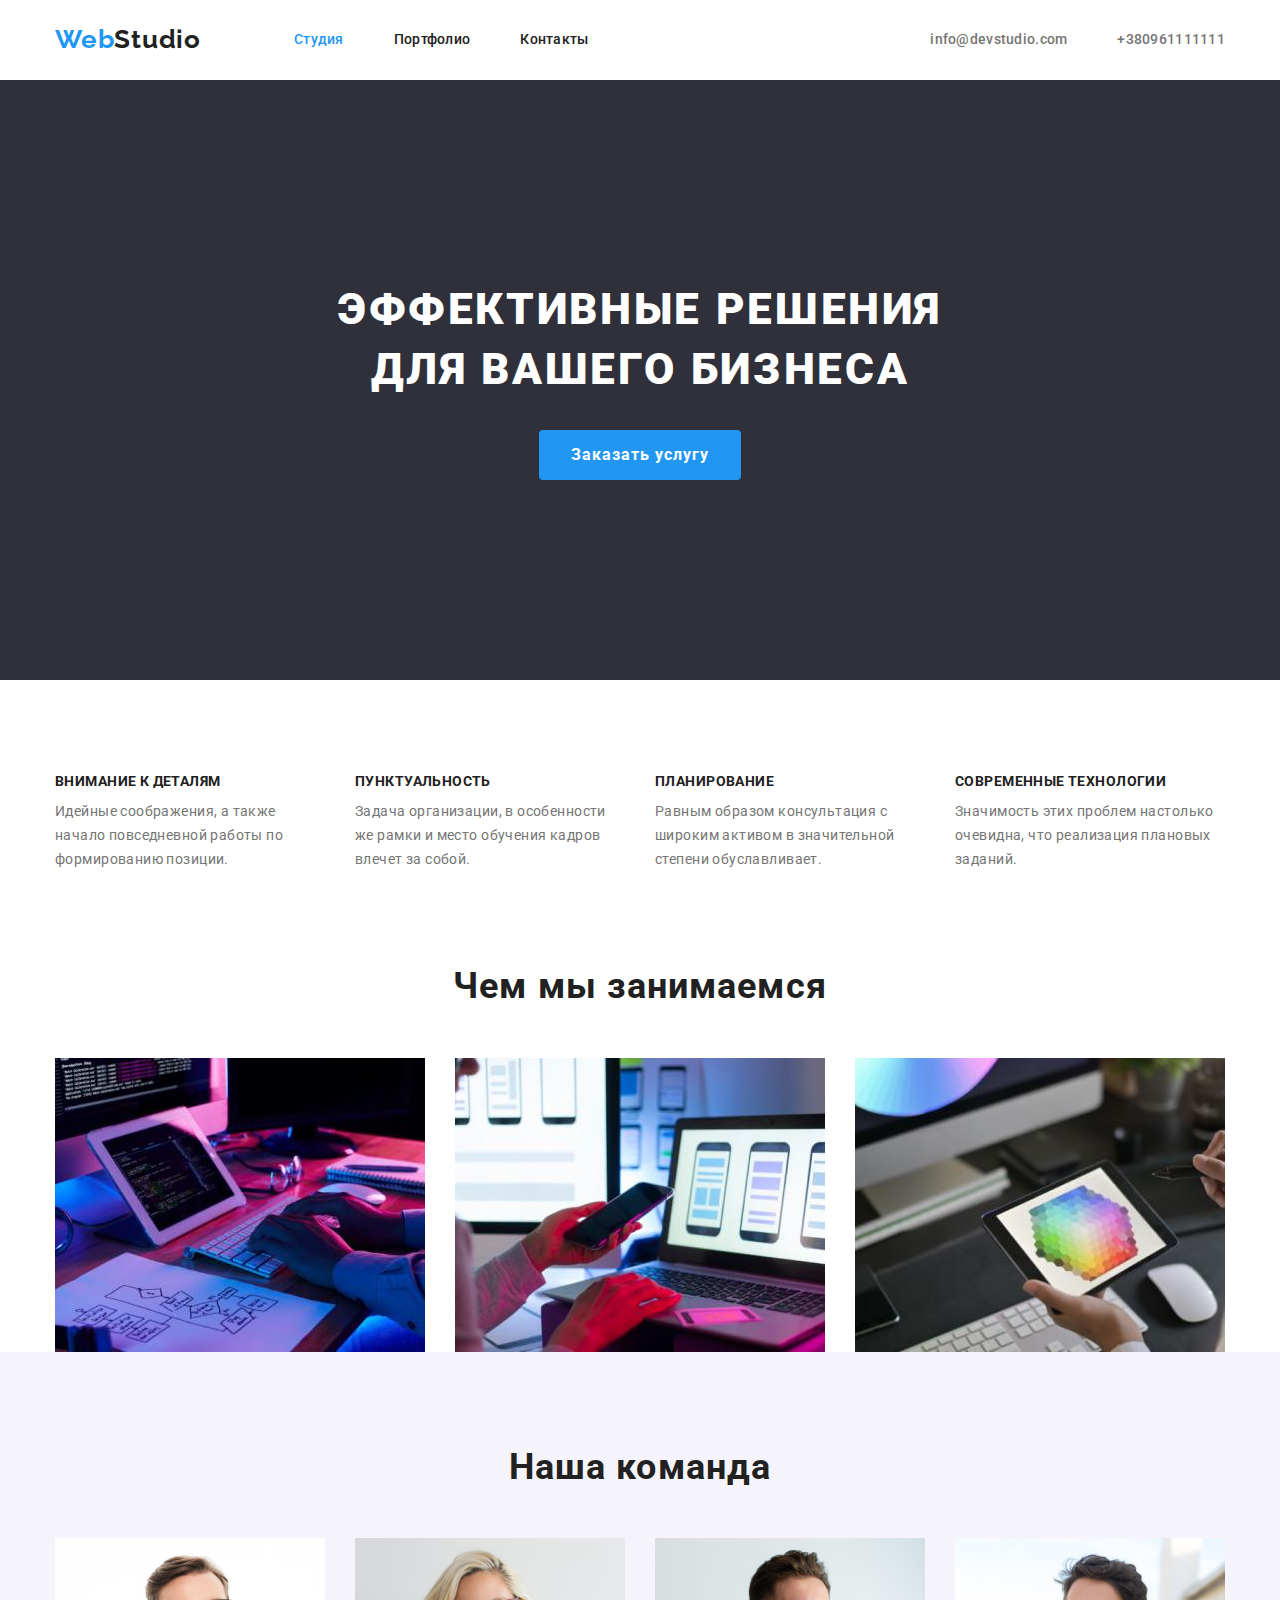
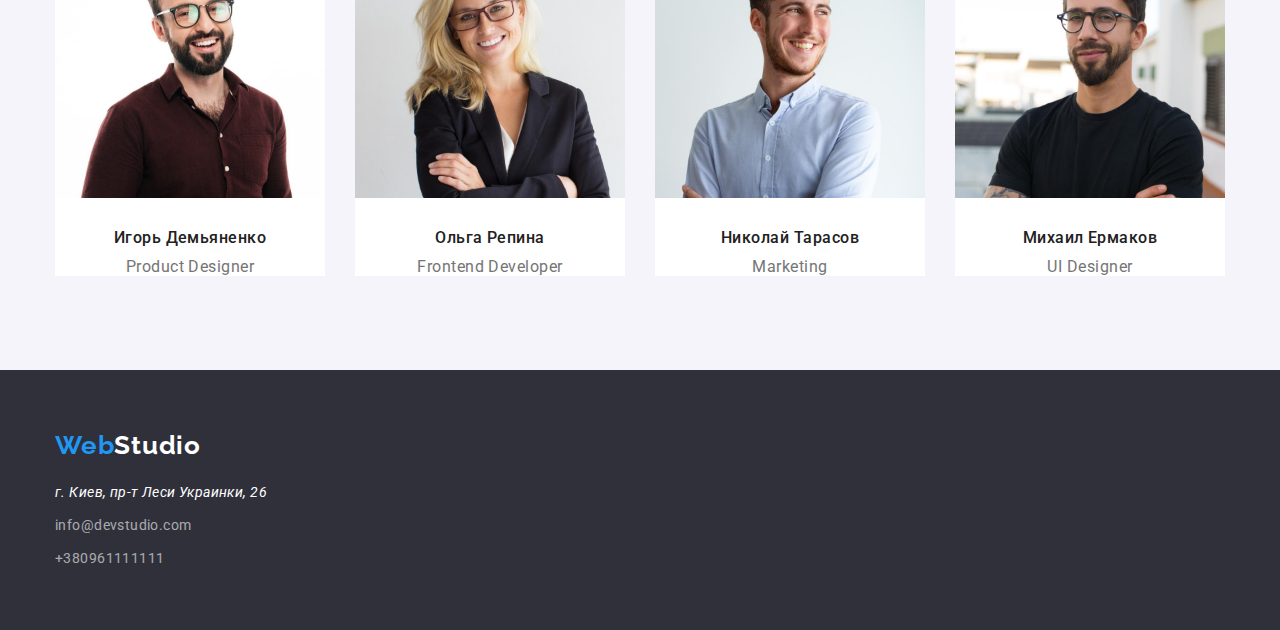
==== commit d28418c6: "update index.html" ====
--- a/index.html
+++ b/index.html
@@ -84,7 +84,7 @@
 <section class="team section">
     <div class="container">
     <h3 class="title">Наша команда</h3>
-    <ul class="team-items">
+    <ul class="team-list">
     <li class="item">
         <img src="./images/photo1.jpg" alt="product-desinger-photo" width="270" class="img">
         <h4 class="team-member">Игорь Демьяненко</h4>
--- a/css/styles.css
+++ b/css/styles.css
@@ -52,6 +52,10 @@
   max-width: 100%;
   height: auto;
 }
+.link {
+  display: block;
+  text-decoration: none;
+}
 
 /* ---------header------------ */
 .main-nav {
@@ -204,12 +208,6 @@
   color: var(--secondary-text-color);
 }
 /* ---------work------------ */
-.work {
-  margin-top: 0;
-  margin-bottom: 0;
-  background-color: #fff;
-  :#F5F4FA ;
-}
 .work .title {
   margin-top: 0;
   margin-bottom: 50px;
@@ -269,18 +267,21 @@
   letter-spacing: 0.03em;
   color: var(--secondary-text-color);
 }
-.team-items {
-  display: flex;
-}
-.team-items .item {
+.team-list {
+  display: flex;
+}
+.team-list .item {
   width: 370px;
   margin-right: 30px;
-}
-.team-items .item:last-child {
+  background-color: var(--primary-white-color);
+}
+.team-list .item:last-child {
   margin-right: 0;
 }
 /* ---------footer------------ */
 .footer {
+  padding-top: 60px;
+  padding-bottom: 60px;
   background-color: var(--secondary-bg-color);
 }
 .logo-part-2 {
@@ -288,12 +289,12 @@
 }
 .footer-nav .logo {
   display: block;
-  padding-top: 60px;
-  padding-botton: 20px;
+  margin-bottom: 20px;
+  padding-top: 0;
+  padding-bottom: 0;
 }
 .address .actual-address {
   font-family: Roboto;
-  font-style: normal;
   font-weight: 400;
   font-size: 14px;
   line-height: 1.71;
@@ -318,54 +319,54 @@
 .address .footer-items .item {
   margin-bottom: 9px;
 }
-.address .footer-items {
-  padding-bottom: 60px;
-}
-
-/* ---------portfolio------------ */
-/* ---------portfolio buttons------------ */
-.button {
-  font-family: Roboto;
-  font-style: normal;
-  font-weight: 500;
-  font-size: 16px;
-  line-height: 1.63;
-  text-align: center;
-  letter-spacing: 0.03em;
-  color: var(--primary-text-color);
-  background: #f5f4fa;
-  border-radius: 4px;
-  cursor: pointer;
-}
-.button:hover,
-.button:focus {
-  background-color: var(--accent-color);
-  color: var(--primary-white-color);
-}
-.buttons {
-  display: flex;
-  justify-content: center;
-  margin-bottom: 50px;
-}
-.buttons .button {
-  padding: 6px 22px;
-  margin-right: 8px;
-}
-.buttons .button:last-child {
-  margin-right: 0;
-}
-
-/* ---------portfolio gallery------------ */
-.gallery {
-  border-bottom-width: 1px;
-  border-bottom-style: solid;
-  border-bottom-color: #eeeeee;
-}
+.address .footer-items .item:last-child {
+  margin-bottom: 0;
+
+  /* ---------portfolio------------ */
+  /* ---------portfolio buttons------------ */
+  .button {
+    font-family: Roboto;
+    font-weight: 500;
+    font-size: 16px;
+    line-height: 1.63;
+    text-align: center;
+    letter-spacing: 0.03em;
+    color: var(--primary-text-color);
+    background: #f5f4fa;
+    border-radius: 4px;
+    cursor: pointer;
+  }
+  .button:hover,
+  .button:focus {
+    background-color: var(--accent-color);
+    color: var(--primary-white-color);
+  }
+  .buttons {
+    display: flex;
+    justify-content: center;
+    margin-bottom: 50px;
+  }
+  .buttons .button {
+    padding: 6px 22px;
+    margin-right: 8px;
+  }
+  .buttons .button:last-child {
+    margin-right: 0;
+  }
+
+  /* ---------portfolio gallery------------ */
+  .gallery {
+    display: flex;
+    flex-wrap: wrap;
+    border-bottom-width: 1px;
+    border-bottom-style: solid;
+    border-bottom-color: #eeeeee;
+  }
+
 .gallery .title {
   margin-top: 20px;
   margin-bottom: 4px;
   font-family: Roboto;
-  font-style: normal;
   font-weight: 700;
   font-size: 18px;
   line-height: 2;
@@ -382,10 +383,6 @@
   line-height: 1.88;
   letter-spacing: 0.03em;
   color: var(--secondary-text-color);
-}
-.gallery {
-  display: flex;
-  flex-wrap: wrap;
 }
 .gallery .item {
   width: 370px;
